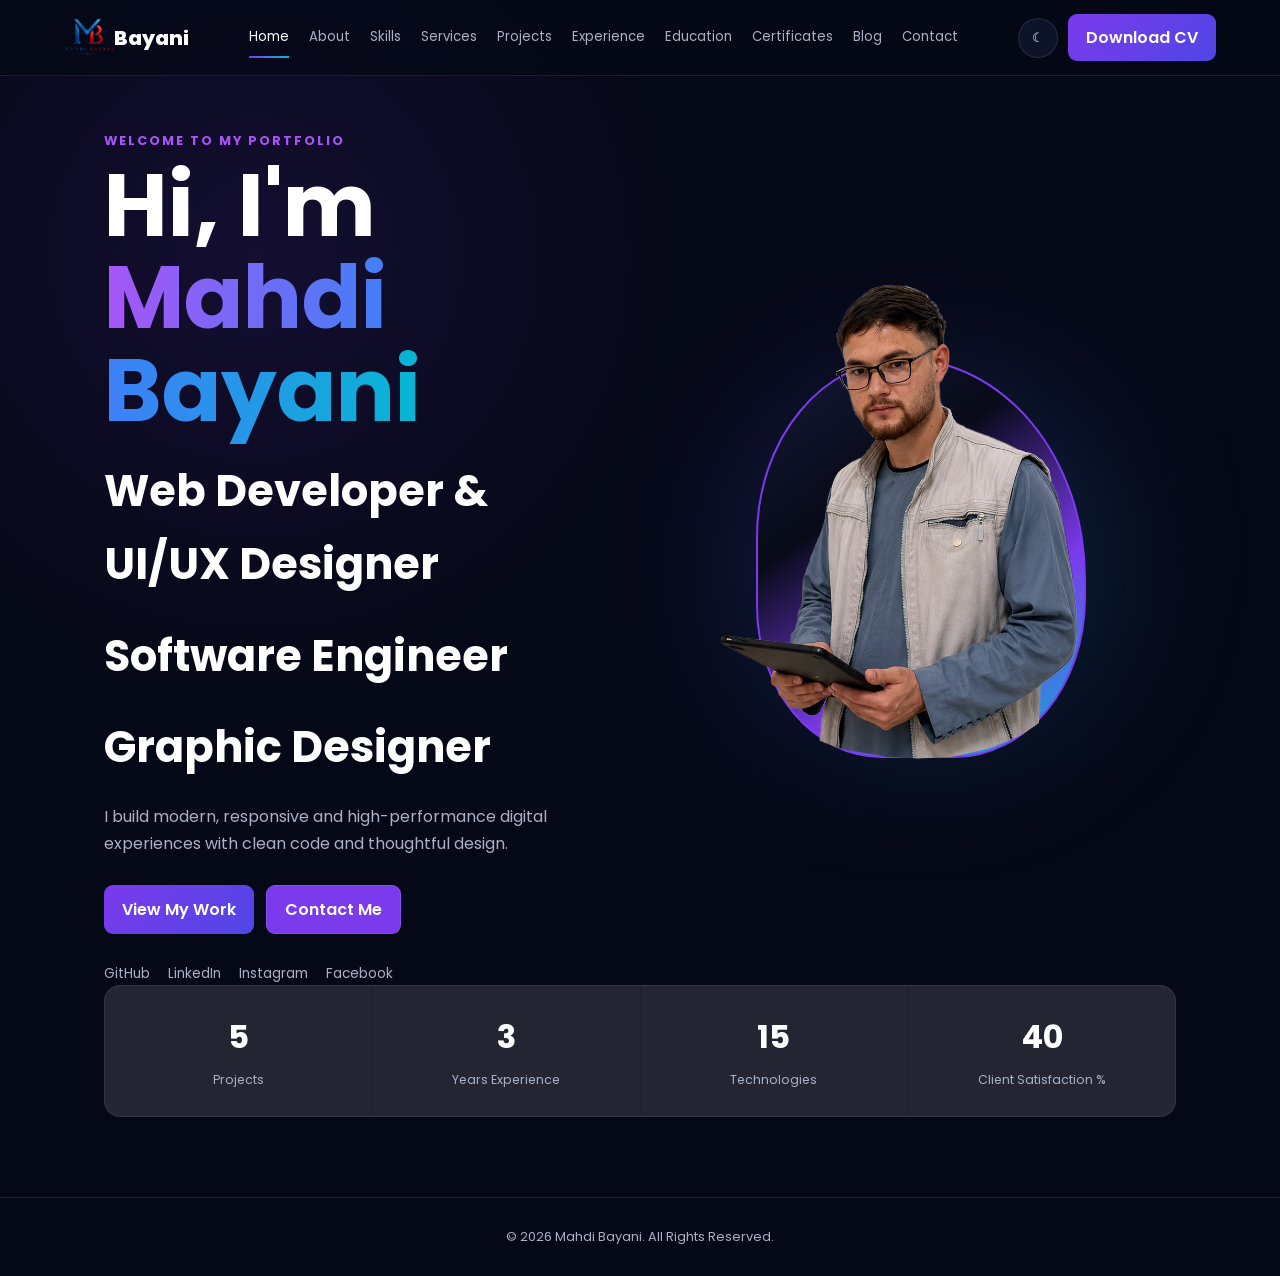
==== index.html @ b10bf474 "Update website" ====
<!DOCTYPE html>
<html lang="en">
<head>
<meta charset="UTF-8">
<meta name="viewport" content="width=device-width, initial-scale=1.0">
<meta name="description" content="Bayani personal portfolio - Home, ">
<meta name="kewords" content="Mahdi Bayani, mahdi bayani, Mahdi Bayani Portfolio Mahdi, Bayani, mahdi, bayani">
<title>Mahdi Bayani Portfolio</title>
<link rel="icon" type="image/x-icon" href="Logo/Mahdi_Bayani.png">
<link rel="preconnect" href="https://fonts.googleapis.com">
<link rel="preconnect" href="https://fonts.gstatic.com" crossorigin>
<link href="https://fonts.googleapis.com/css2?family=Poppins:wght@300;400;500;600;700;800&display=swap" rel="stylesheet">
<link rel="stylesheet" href="css/style.css">
</head>

<body>
  <!-- Start Header -->
<header class="header">
  <div class="brand">
    <a href="index.html"> <img src="Logo/Mahdi_Bayani_Logo.png" alt="This is a Logo"></a>
    <a class="logo" href="index.html">Bayani</a>
  </div>
  <nav id="navbar">
    <a class="active" href="index.html">Home</a>
    <a class="" href="about.html">About</a>
    <a class="" href="skills.html">Skills</a>
    <a class="" href="services.html">Services</a>
    <a class="" href="projects.html">Projects</a>
    <a class="" href="experience.html">Experience</a>
    <a class="" href="education.html">Education</a>
    <a class="" href="Certificates.html">Certificates</a>
    <a class="" href="blog.html">Blog</a>
    <a class="" href="contact.html">Contact</a>
  </nav>
  <div class="header-actions">
    <button id="themeBtn" class="icon-btn" aria-label="Toggle theme">☾</button>
    <a class="cv-btn" href="CV/Mahdi_College_CV.jpg">Download CV</a>
    <button id="menuBtn" class="icon-btn menu-btn" aria-label="Open menu">☰</button>
  </div>
</header>
<!-- End Header -->

<!-- Start Main -->
<main class="container">
<section class="hero">
  <div class="hero-content">
    <p class="eyebrow">WELCOME TO MY PORTFOLIO</p>
    <h1>Hi, I'm <span>Mahdi Bayani</span></h1>
    <h2>Web Developer & UI/UX Designer</h2>
    <h2>Software Engineer</h2>
    <h2>Graphic Designer</h2>
    <p>I build modern, responsive and high-performance digital experiences with clean code and thoughtful design.</p>
    <div class="actions">
      <a class="btn primary" href="projects.html">View My Work</a>
      <a class="btn secondary" href="contact.html">Contact Me</a>
    </div>
    <div class="socials">
      <a href="https://github.com/mahdibayani787-bot" aria-label="GitHub">GitHub</a>
      <a href="https://www.linkedin.com/in/mahdi-bayani-6669673a7?utm_source=share_via&utm_content=profile&utm_medium=member_android" aria-label="LinkedIn">LinkedIn</a>
      <a href="https://www.instagram.com/mahdibayani787?igsh=MXN2eHo5a3BycTZwbw==&igsi=MXN2eHo5a3BycTZwbw==" aria-label="Instagram">Instagram</a>
      <a href="https://www.facebook.com/share/195BrGNeZU/" aria-label="Facebook">Facebook</a>
    </div>
  </div>
  <div class="hero-visual">
    <div class="glow"></div>
    <div class="avatar-placeholder">
      <img src="images/Mahdi_Avatar.png" alt="Mahdi Bayani avatar">
      <!-- <img class="next-img" src="images/Mahdi_Avatar.png" alt="Mahdi Bayani avatar"> -->
    </div>
  </div>
</section>
<section class="stats">
  <div><strong data-count="5">0</strong><span>Projects</span></div>
  <div><strong data-count="3">0</strong><span>Years Experience</span></div>
  <div><strong data-count="15">0</strong><span>Technologies</span></div>
  <div><strong data-count="100">0</strong><span>Client Satisfaction %</span></div>
</section>
</main>
<!-- End Main -->

<footer class="footer">© <span id="year"></span> Mahdi Bayani. All Rights Reserved.</footer>

<script src="js/main.js"></script>

</body>
</html>
---- css/style.css ----
:root{
    --bg:#050816;
    --surface:#0d1328;
    --text:#fff;--muted:#aab1c5;
    --border:rgba(255,255,255,.1);
    --primary:#7c3aed;
    --secondary:#06b6d4;
}

*{
    box-sizing:border-box;
    margin:0;
    padding:0
}

html{
    scroll-behavior:smooth
}

body{
    font-family:Poppins,sans-serif;
    background:radial-gradient(circle at 20% 20%,rgba(124,58,237,.13),transparent 30%),var(--bg);
    color:var(--text);
    line-height:1.7;
    transition:.3s
}
body.light{
    --bg:#f4f6fb;
    --surface:#fff;
    --text:#121522;
    --muted:#5f6678;
    --border:rgba(0,0,0,.1)
}

a{
    text-decoration:none;
    color:inherit
}

.header{
    height:76px;
    position:fixed;
    top:0;
    left:0;
    right:0;
    z-index:10;
    display:flex;
    align-items:center;
    justify-content:space-between;
    padding:0 5%;
    background:rgba(5,8,22,.75);
    backdrop-filter:blur(16px);
    border-bottom:1px solid var(--border)
}

body.light .header{
    background:rgba(255,255,255,.8)
}

.logo{
    font-weight:800;
    font-size:1.25rem;
    
}

.brand{
    display: flex;
    align-items:center;
    justify-content:space-between;
}

.brand img{
    width: 50px;
    height: 40px;
    padding: 0px;
    margin: 0px;
    margin-top: 8px;


}

nav{
    display:flex;
    gap:20px
}

nav a{
    font-size:.83rem;
    color:var(--muted);
    position:relative
}

nav a:hover,nav a.active{
    color:var(--text)
}

nav a.active:after{
    content:"";
    position:absolute;
    left:0;
    right:0;
    bottom:-9px;
    height:2px;
    background:linear-gradient(90deg,var(--primary),var(--secondary))
}

.header-actions{
    display:flex;
    gap:10px;
    align-items:center
}

.icon-btn{
    width:40px;
    height:40px;
    border:1px solid var(--border);
    border-radius:50%;
    background:var(--surface);
    color:var(--text);
    cursor:pointer
}

.cv-btn,.btn{
    display:inline-flex;
    align-items:center;
    justify-content:center;
    padding:10px 18px;
    border-radius:9px;
    background:linear-gradient(135deg,var(--primary),#4f46e5);
    font-weight:600;
    color:#fff;
}

.menu-btn{
    display:none
}

.container{
    max-width:1200px;
    margin:auto;
    padding:130px 5% 80px
}

.hero{
    min-height:620px;
    display:grid;
    grid-template-columns:1fr 1fr;
    align-items:center;
    gap:50px
}

.eyebrow{
    color:#a855f7;
    /* color:rgb(212, 13, 13); */
    font-size:.80rem;
    font-weight:700;
    letter-spacing:2px;
    margin-bottom:8px
}

.hero h1{
    font-size:clamp(3rem,7vw,5.5rem);
    line-height:1.05
}

.hero h1 span{
    background:linear-gradient(90deg,#a855f7,#3b82f6,#06b6d4);
    -webkit-background-clip:text;
    color:transparent
}

.hero h2{
    font-size:clamp(1.7rem,3.5vw,2.7rem);
    margin:18px 0
}

.hero p:not(.eyebrow){
    color:var(--muted);
    max-width:600px
}

.actions{
    display:flex;
    gap:12px;
    margin:28px 0
}

.secondary{
    background:transparent;
    border:1px solid var(--border)
    
}

.secondary{
    background-color: #7c3aed;
}

.socials{
    display:flex;
    gap:18px;
    color:var(--muted);
    font-size:.85rem
}

/* Start Avatar */
.hero-visual{
    min-height:480px;
    display:flex;
    align-items:center;
    justify-content:center;
    position:relative
}

.glow{
    position:absolute;
    width:300px;
    height:300px;
    border-radius:50%;
    background:linear-gradient(135deg,var(--primary),var(--secondary));
    filter:blur(90px);
    opacity:.35
}

.avatar-placeholder{
    width:330px;
    height:400px;
    border:2px solid #7c3aed;
    border-radius:73% 90% 65% 62%;
    display:flex;
    align-items:flex-end;
    justify-content:center;
    background:linear-gradient(145deg,#161b3a,#070a17, var(--primary),var(--secondary));
    box-shadow:0 0 70px rgba(124,58,237,.25,);
    position:relative;
    overflow: visible;
    z-index: 0;
    
}

.avatar-placeholder img{
    width: 500px;
    height: auto;
    position: absolute;
    z-index: 2;
    bottom: -30px;
    object-fit: cover;
    object-position: center top;
    transform: translateX(-22px);
    bottom: -48px;

}

.next-img{
    
}
/* End Avatar */

.stats{
    display:grid;
    grid-template-columns:repeat(4,1fr);
    gap:1px;
    background:var(--border);
    border:1px solid var(--border);
    border-radius:16px;
    overflow:hidden
}

.stats div{
    padding:24px;
    text-align:center;
    background:rgba(255,255,255,.025)
}

.stats strong{
    display:block;
    font-size:2rem
}

.stats span{
    font-size:.78rem;
    color:var(--muted)
}

.page-hero{
    text-align:center;
    padding:35px 0 60px
}

.page-hero h1{
    font-size:clamp(2.5rem,6vw,4rem);
    margin-bottom:10px
}

.page-hero p:last-child{
    color:var(--muted)
}

.cards,.content-grid,.skills-grid,.contact-grid{
    display:grid;
    grid-template-columns:repeat(3,1fr);
    gap:22px
}

.content-grid,.contact-grid{
    grid-template-columns:repeat(2,1fr)
}

.card{
    background:var(--surface);
    border:1px solid var(--border);
    border-radius:18px;
    padding:28px;
    box-shadow:0 18px 50px rgba(0,0,0,.12)
}

.card h2{
    margin-bottom:10px
}

.card p{
    color:var(--muted)
}

#about_card p{
    text-align: justify;
}

.icon{
    color:#a855f7;
    font-weight:800
}

.skill{
    padding:24px
}

.skill>div{
    display:flex;
    justify-content:space-between;
    margin-bottom:12px
}

.skill b{
    color:#a855f7
}

.skill i{
    display:block;
    height:8px;
    border-radius:20px;
    background:linear-gradient(90deg,var(--primary),var(--secondary))
}
/* Start Project */
.project-cover{
    height:160px;
    border-radius:12px;
    margin-bottom:20px;
    display:grid;
    place-items:center;
    font-size:3rem;
    font-weight:800;
    background:linear-gradient(135deg,#17134a,#071b2b);
    color:#a855f7
}

.project a,.card a{
    color:#a855f7
}
/* End Project */

/* Start Certificate */
.certificate-cover{
    height:160px;
    border-radius:12px;
    margin-bottom:20px;
    display:grid;
    place-items:center;
    font-size:3rem;
    font-weight:800;
    background:linear-gradient(135deg,#17134a,#071b2b);
    color:#a855f7
}

.certificate a,.card a{
    color:#a855f7
}
/* End Certificate */

.timeline{
    max-width:850px;
    margin:auto;
    display:grid;
    gap:20px
}

.timeline span,.card small{
    color:#a855f7;
    font-size:.8rem
}

.contact-form{
    display:grid;
    gap:14px
}

.contact-form input,.contact-form textarea{
    width:100%;
    border:1px solid var(--border);
    background:transparent;
    color:var(--text);
    border-radius:10px;
    padding:13px;
    font:inherit;
    outline:none
}

.contact-form input:focus,.contact-form textarea:focus{
    border-color:#7c3aed
}

.footer{
    text-align:center;
    border-top:1px solid var(--border);
    padding:28px;color:var(--muted);
    font-size:.8rem
}

/* Start Media */

@media(max-width:1000px){
    nav{
        position:fixed;
        right:-100%;
        top:76px;
        width:280px;
        height:calc(100vh - 76px);
        padding:30px;
        display:flex;
        flex-direction:column;
        background:var(--surface);
        border-left:1px solid var(--border);
        transition:.35s
    }

    #navbar > a:hover{
        background-color: #4f46e5;
        color: white;
        border-radius: 6px;
        padding-left: 10px;
        cursor: pointer;
    }

    nav.open{
        right:0
    }
    
    .menu-btn{
        display:block
    }

    .cv-btn{
        display:none
    }

    .hero{
        grid-template-columns:1fr;
        text-align:center
    }

    .hero p:not(.eyebrow){
        margin-left:auto;
        margin-right:auto
    }

    .actions,.socials{
        justify-content:center
    }

    .hero-visual{
        min-height:400px
    }

    .stats{
        grid-template-columns:repeat(2,1fr)
    }

    .cards,.skills-grid{
        grid-template-columns:repeat(2,1fr)
    }
    .container{
        padding-left:5%;
        padding-right:5%
    }

    .stats,.cards,.skills-grid,.content-grid,.contact-grid{
        grid-template-columns:1fr;
        margin-top: 15px;
    }

    .hero h1{
        font-size:3.2rem
    }

    .hero-content > .eyebrow{
        animation-name: eyebrow;
        animation-duration: 5s;
        animation-delay: 1s;

    }

    .secondary{
        background-color: #7c3aed;
    }

    @keyframes eyebrow {
        0%{
            transform: rotate(0deg);
            left: 0px;
            color: rgb(133, 15, 15);
        }
        25%{
            transform: rotate(20deg);
            left: 0px;
            background-color: #7c3aed;
        }

        50%{
            transform: rotate(0deg);
            left: 500px;
        }

        55% {
            transform: rotate(0deg);
            left: 500px;
        }
        70% {
            transform: rotate(0deg);
            left: 500px;
            background: rgb(155, 11, 11);
            color: white;
            border-radius: 10px;
            font-size: x-large;
            padding: 5px;
        }
        100% {
            transform: rotate(-360deg);
            left: 0px;
        }
    }

    .hero-visual{
        min-height:330px
    }

    .avatar-placeholder{
        width:250px;
        height:300px;
        font-size:6rem;
        margin-top: 70px;
    }

    .actions{
        flex-direction:column
    }

    .btn{
        width:100%
    }
    .socials > a:hover{
        color: #3b82f6;
        font-size: xx-large;
        transition: 0.6s;
        border-radius: 13px;
        padding: 5px;
        background: #fff;
        border: solid 2px #7c3aed;
    }
    .avatar-placeholder img{
        width: 400px;
        height: auto;
        bottom: -35px;
    }
}

@media(max-width:650px){
    .container{
        padding-left:5%;
        padding-right:5%
    }

    .stats,.cards,.skills-grid,.content-grid,.contact-grid{
        grid-template-columns:1fr;
        margin-top: 15px;
    }

    .hero h1{
        font-size:3.2rem
    }
    .secondary{
        background-color: #7c3aed;
    }

    .hero-content > .eyebrow{
        animation-name: eyebrow;
        animation-duration: 5s;
        animation-delay: 2s;

    }

    #navbar > a:hover{
        background-color: #4f46e5;
        color: white;
        border-radius: 6px;
        padding-left: 10px;
        cursor: pointer;
    }

    @keyframes eyebrow {
        0%{
            transform: rotate(0deg);
            left: 0px;
            color: rgb(133, 15, 15);
        }
        25%{
            transform: rotate(20deg);
            left: 0px;
            background-color: #7c3aed;
        }

        50%{
            transform: rotate(0deg);
            left: 500px;
        }

        55% {
            transform: rotate(0deg);
            left: 500px;
        }
        70% {
            transform: rotate(0deg);
            left: 500px;
            background: rgb(155, 11, 11);
            color: white;
            border-radius: 10px;
            font-size: large;
            padding: 5px;
        }
        100% {
            transform: rotate(-360deg);
            left: 0px;
        }
    }

    .hero-visual{
        min-height:330px
    }

    .avatar-placeholder{
        width:250px;
        height:300px;
        font-size:6rem;
        margin-top: 70px;
    }

    .actions{
        flex-direction:column
    }

    .btn{
        width:100%
    }
    .socials > a:hover{
        color: #3b82f6;
        font-size: xx-large;
        transition: 0.6s;
        border-radius: 13px;
        padding: 5px;
        background: #fff;
        border: solid 2px #7c3aed;
    }
    .avatar-placeholder img{
        width: 400px;
        height: auto;
        bottom: -35px;
    }
}

/* End Media */
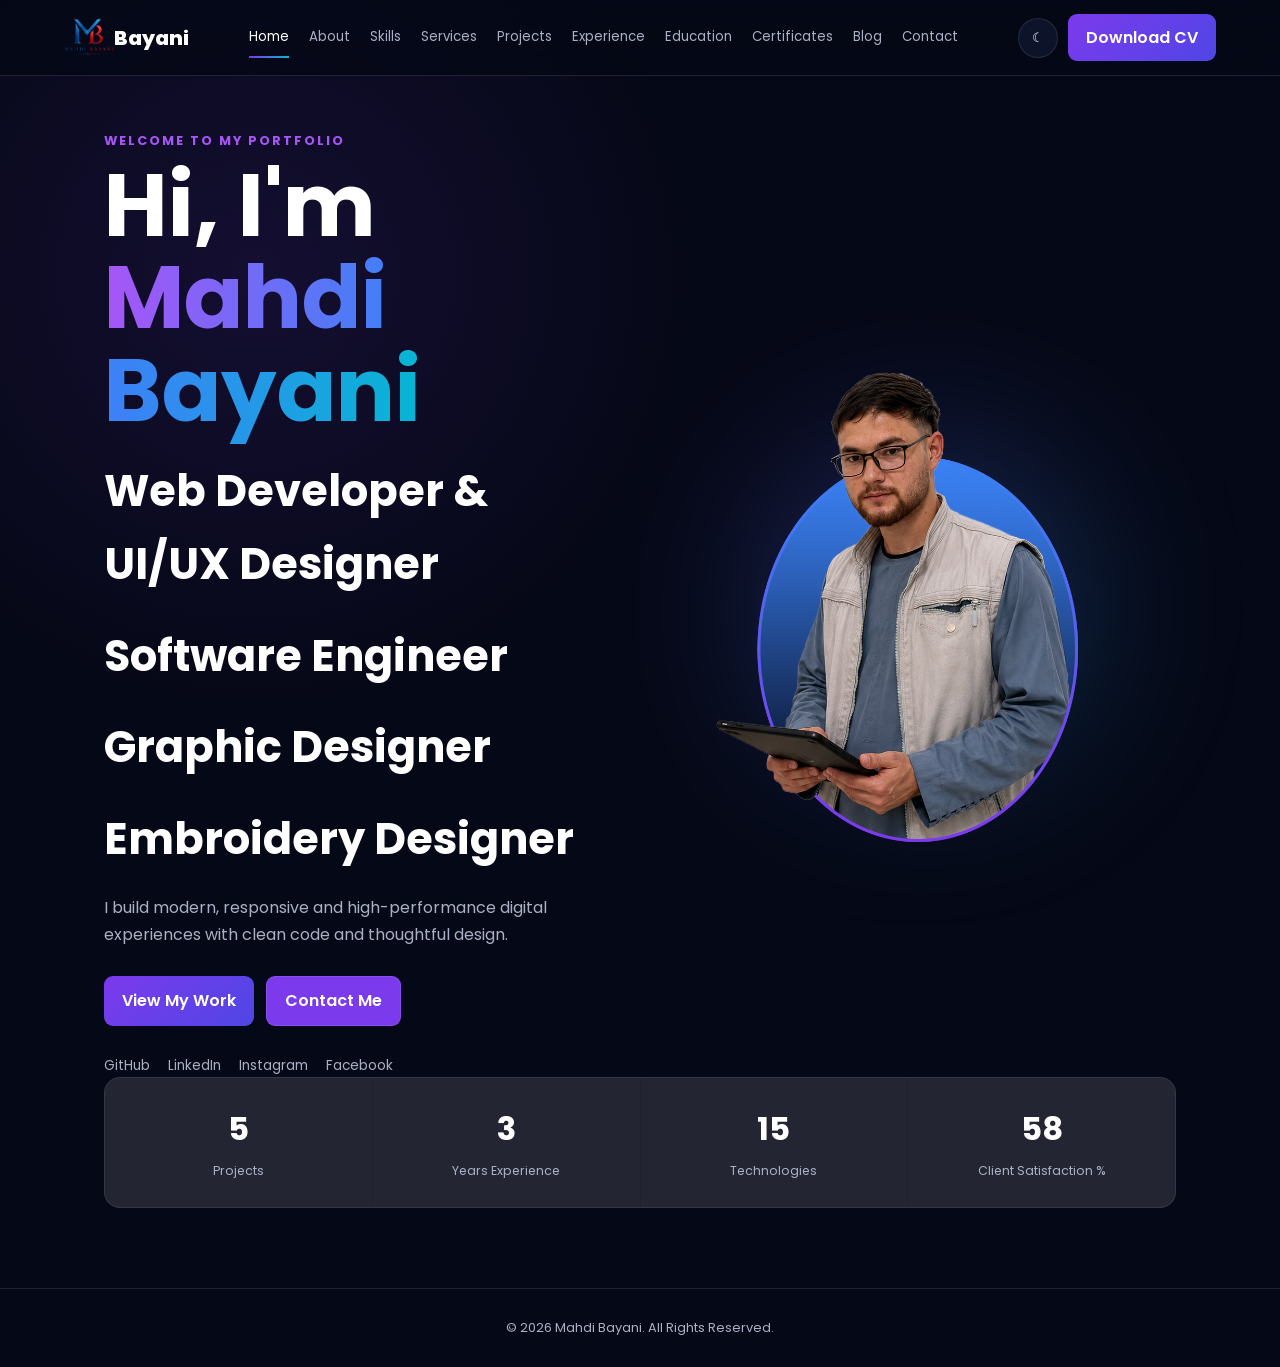
==== commit f484da22: "update website" ====
--- a/index.html
+++ b/index.html
@@ -49,10 +49,12 @@
     <h2>Web Developer & UI/UX Designer</h2>
     <h2>Software Engineer</h2>
     <h2>Graphic Designer</h2>
+    <h2>Embroidery Designer</h2>
     <p>I build modern, responsive and high-performance digital experiences with clean code and thoughtful design.</p>
     <div class="actions">
       <a class="btn primary" href="projects.html">View My Work</a>
       <a class="btn secondary" href="contact.html">Contact Me</a>
+      <a class="cv-btn" id="cv-btn" href="CV/Mahdi_College_CV.jpg">Download CV</a>
     </div>
     <div class="socials">
       <a href="https://github.com/mahdibayani787-bot" aria-label="GitHub">GitHub</a>
@@ -64,7 +66,7 @@
   <div class="hero-visual">
     <div class="glow"></div>
     <div class="avatar-placeholder">
-      <img src="images/Mahdi_Avatar.png" alt="Mahdi Bayani avatar">
+      <img src="images/Mahdi_Avatar 1.png" alt="Mahdi Bayani avatar">
       <!-- <img class="next-img" src="images/Mahdi_Avatar.png" alt="Mahdi Bayani avatar"> -->
     </div>
   </div>
--- a/css/style.css
+++ b/css/style.css
@@ -23,6 +23,7 @@
     background:radial-gradient(circle at 20% 20%,rgba(124,58,237,.13),transparent 30%),var(--bg);
     color:var(--text);
     line-height:1.7;
+     
     transition:.3s
 }
 body.light{
@@ -132,6 +133,10 @@
     color:#fff;
 }
 
+#cv-btn{
+    display: none;
+}
+
 .menu-btn{
     display:none
 }
@@ -225,12 +230,12 @@
 .avatar-placeholder{
     width:330px;
     height:400px;
-    border:2px solid #7c3aed;
-    border-radius:73% 90% 65% 62%;
+    /* border:2px solid #7c3aed;
+    border-radius:73% 90% 65% 62%; */
     display:flex;
     align-items:flex-end;
     justify-content:center;
-    background:linear-gradient(145deg,#161b3a,#070a17, var(--primary),var(--secondary));
+    /* background:linear-gradient(145deg,#161b3a,#070a17, var(--primary),var(--secondary)); */
     box-shadow:0 0 70px rgba(124,58,237,.25,);
     position:relative;
     overflow: visible;
@@ -239,7 +244,7 @@
 }
 
 .avatar-placeholder img{
-    width: 500px;
+    width: 400px;
     height: auto;
     position: absolute;
     z-index: 2;
@@ -425,6 +430,7 @@
     padding:28px;color:var(--muted);
     font-size:.8rem
 }
+
 
 /* Start Media */
 
@@ -557,7 +563,8 @@
         width:250px;
         height:300px;
         font-size:6rem;
-        margin-top: 70px;
+        margin-top: 40px;
+        margin-bottom: 30px;
     }
 
     .actions{
@@ -567,6 +574,13 @@
     .btn{
         width:100%
     }
+
+    #cv-btn{
+        display: block;
+        position: relative;
+
+    }
+
     .socials > a:hover{
         color: #3b82f6;
         font-size: xx-large;
@@ -577,7 +591,7 @@
         border: solid 2px #7c3aed;
     }
     .avatar-placeholder img{
-        width: 400px;
+        width: 300px;
         height: auto;
         bottom: -35px;
     }
@@ -615,6 +629,12 @@
         padding-left: 10px;
         cursor: pointer;
     }
+    #cv-btn{
+        display: block;
+        position: relative;
+
+    }
+
 
     @keyframes eyebrow {
         0%{
@@ -660,7 +680,8 @@
         width:250px;
         height:300px;
         font-size:6rem;
-        margin-top: 70px;
+        margin-top: 7px;
+        margin-bottom: 30px;
     }
 
     .actions{
@@ -670,6 +691,7 @@
     .btn{
         width:100%
     }
+
     .socials > a:hover{
         color: #3b82f6;
         font-size: xx-large;
@@ -680,7 +702,7 @@
         border: solid 2px #7c3aed;
     }
     .avatar-placeholder img{
-        width: 400px;
+        width: 300px;
         height: auto;
         bottom: -35px;
     }
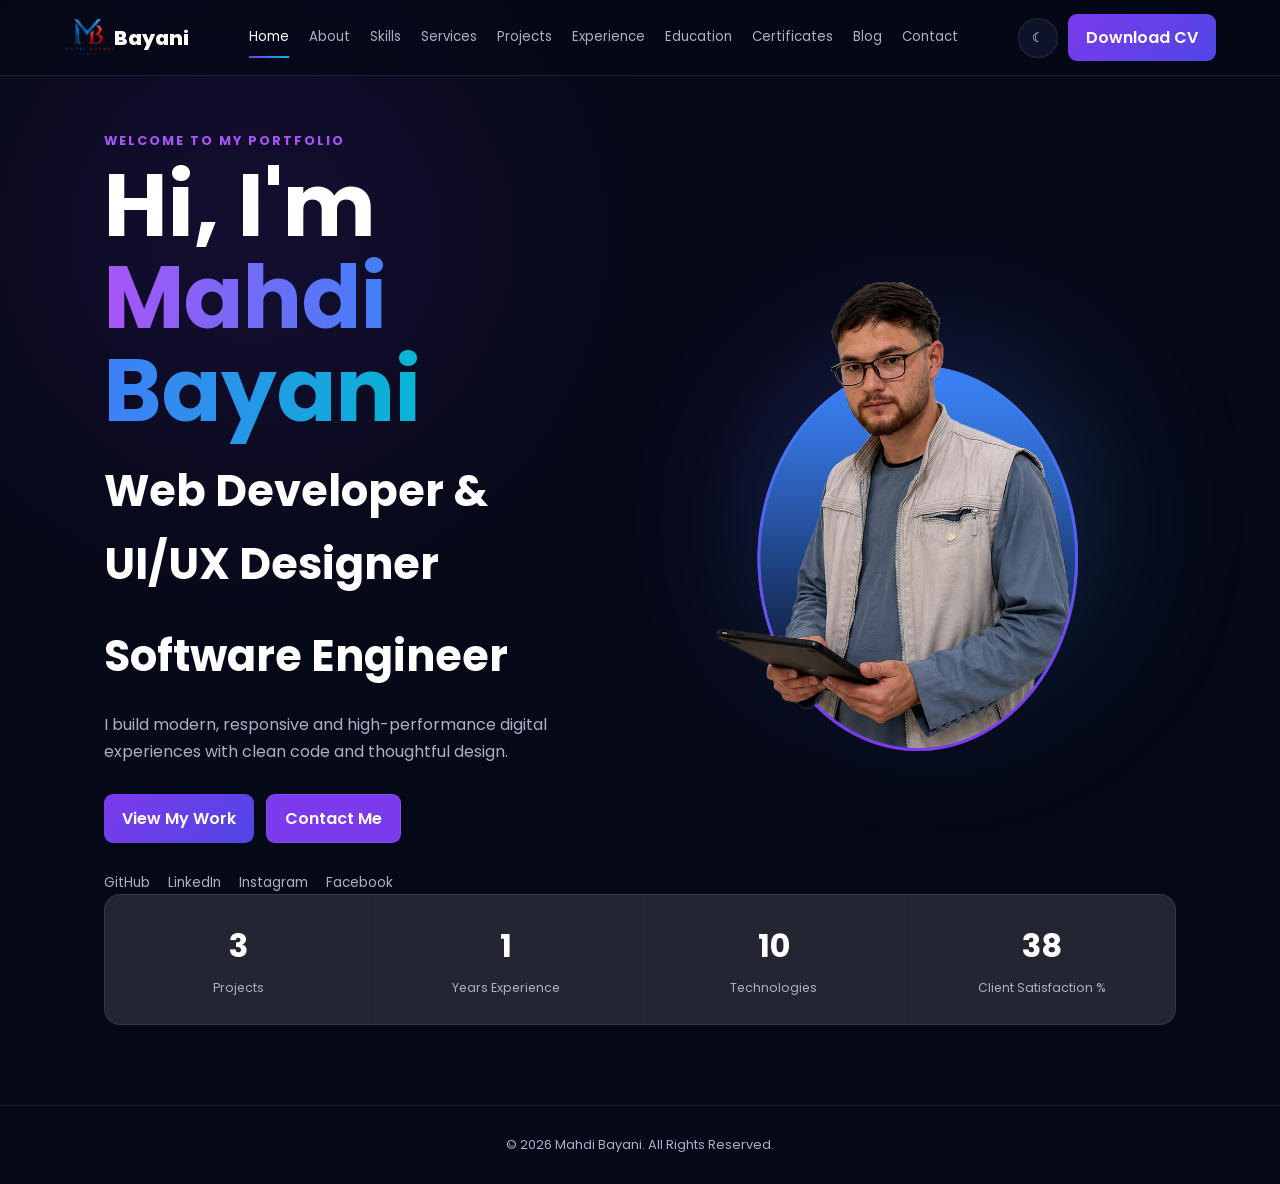
==== commit 26206a65: "update website" ====
--- a/index.html
+++ b/index.html
@@ -48,8 +48,6 @@
     <h1>Hi, I'm <span>Mahdi Bayani</span></h1>
     <h2>Web Developer & UI/UX Designer</h2>
     <h2>Software Engineer</h2>
-    <h2>Graphic Designer</h2>
-    <h2>Embroidery Designer</h2>
     <p>I build modern, responsive and high-performance digital experiences with clean code and thoughtful design.</p>
     <div class="actions">
       <a class="btn primary" href="projects.html">View My Work</a>
@@ -72,15 +70,17 @@
   </div>
 </section>
 <section class="stats">
-  <div><strong data-count="5">0</strong><span>Projects</span></div>
-  <div><strong data-count="3">0</strong><span>Years Experience</span></div>
-  <div><strong data-count="15">0</strong><span>Technologies</span></div>
+  <div><strong data-count="3">0</strong><span>Projects</span></div>
+  <div><strong data-count="1">0</strong><span>Years Experience</span></div>
+  <div><strong data-count="10">0</strong><span>Technologies</span></div>
   <div><strong data-count="100">0</strong><span>Client Satisfaction %</span></div>
 </section>
 </main>
 <!-- End Main -->
 
+<!-- Start Footer -->
 <footer class="footer">© <span id="year"></span> Mahdi Bayani. All Rights Reserved.</footer>
+<!-- End Footer -->
 
 <script src="js/main.js"></script>
 
--- a/css/style.css
+++ b/css/style.css
@@ -706,6 +706,12 @@
         height: auto;
         bottom: -35px;
     }
+
+    .title_project{
+        display: grid;
+        justify-content: center;
+        
+    }
 }
 
 /* End Media */
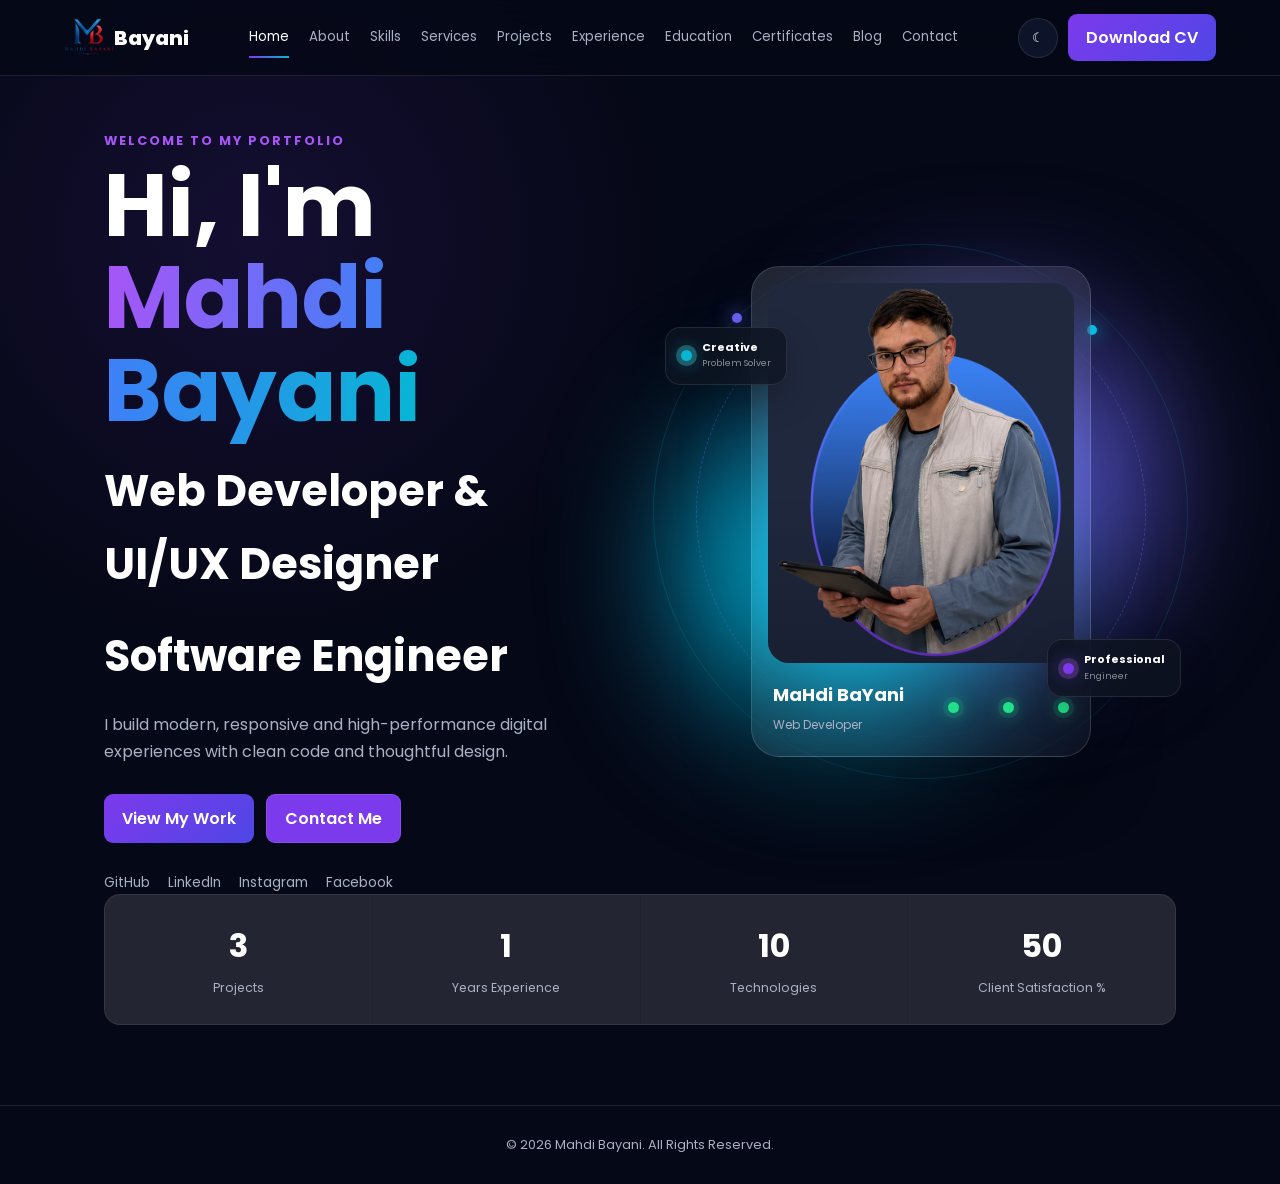
==== commit a63549eb: "update website" ====
--- a/index.html
+++ b/index.html
@@ -11,6 +11,7 @@
 <link rel="preconnect" href="https://fonts.gstatic.com" crossorigin>
 <link href="https://fonts.googleapis.com/css2?family=Poppins:wght@300;400;500;600;700;800&display=swap" rel="stylesheet">
 <link rel="stylesheet" href="css/style.css">
+<link rel="stylesheet" href="profile/profile-animation.css">
 </head>
 
 <body>
@@ -61,14 +62,53 @@
       <a href="https://www.facebook.com/share/195BrGNeZU/" aria-label="Facebook">Facebook</a>
     </div>
   </div>
+
   <div class="hero-visual">
-    <div class="glow"></div>
-    <div class="avatar-placeholder">
-      <img src="images/Mahdi_Avatar 1.png" alt="Mahdi Bayani avatar">
-      <!-- <img class="next-img" src="images/Mahdi_Avatar.png" alt="Mahdi Bayani avatar"> -->
+
+      <div class="animated-profile hero-visual ">
+      <div class="ap-glow ap-glow-purple"></div>
+      <div class="ap-glow ap-glow-blue"></div>
+
+      <div class="ap-orbit ap-orbit-1"></div>
+      <div class="ap-orbit ap-orbit-2"></div>
+
+      <div class="ap-card "  id="animatedProfileCard">
+        <div class="ap-image-wrap">
+          <img src="images/Mahdi_Avatar 1.png" alt="Profile photo" class="ap-image">
+        </div>
+
+      <div class="ap-info">
+        <div>
+          <h3>MaHdi BaYani</h3>
+          <p>Web Developer</p>
+        </div>
+          <span class="ap-status" title="Available"></span>
+          <span class="ap-status" title="Available"></span>
+          <span class="ap-status" title="Available"></span>
+      </div>
     </div>
+
+    <div class="ap-floating ap-floating-left">
+      <span style="background-color: #06b6d4;   box-shadow: 0 0 0 5px #1f5d68,
+              0 0 18px #06b6d4;" class="ap-status" title="Available"></span>
+      <div>
+        <strong>Creative</strong>
+        <small>Problem Solver</small>
+      </div>
+    </div>
+
+    <div class="ap-floating ap-floating-right">
+      <span  style="background-color: #7c3aed;   box-shadow: 0 0 0 5px #422c68,
+              0 0 18px #7c3aed;" class="ap-status" title="Available"></span>
+      <div>
+        <strong>Professional</strong>
+        <small>Engineer</small>
+      </div>
+    </div>
+
   </div>
 </section>
+
 <section class="stats">
   <div><strong data-count="3">0</strong><span>Projects</span></div>
   <div><strong data-count="1">0</strong><span>Years Experience</span></div>
@@ -83,6 +123,7 @@
 <!-- End Footer -->
 
 <script src="js/main.js"></script>
+<script src="profile/profile-animation.js"></script>
 
 </body>
 </html>
--- a/css/style.css
+++ b/css/style.css
@@ -208,7 +208,351 @@
     font-size:.85rem
 }
 
-/* Start Avatar */
+
+
+
+/* Start profile */
+.animated-profile {
+  --ap-primary: #7067ff;
+  --ap-secondary: #00d4ff;
+  --ap-bg: #101522;
+
+  width: min(100%, 520px);
+  height: 560px;
+  margin: 0 auto;
+  position: relative;
+  display: flex;
+  place-items: center;
+  isolation: isolate;
+  align-items:flex-end;
+  justify-content:center;
+  min-height:480px;
+  
+}
+
+.ap-card {
+  width: min(78vw, 340px);
+  padding: 16px;
+  position: relative;
+  z-index: 5;
+
+  border-radius: 28px;
+  border: 1px solid rgba(255, 255, 255, .14);
+  background: linear-gradient(
+    145deg,
+    rgba(255, 255, 255, .12),
+    rgba(255, 255, 255, .035)
+  );
+  
+  backdrop-filter: blur(20px);
+  -webkit-backdrop-filter: blur(20px);
+
+  box-shadow: 0 30px 70px rgba(0, 0, 0, .28);
+
+  animation: apFloat 5s ease-in-out infinite;
+  will-change: transform;
+}
+
+.ap-image-wrap {
+  height: 380px;
+  overflow: hidden;
+  border-radius: 21px;
+  position: relative;
+  background: #20283e;
+}
+
+.ap-image-wrap::after {
+  content: "";
+  position: absolute;
+  inset: 0;
+  background: linear-gradient(
+    180deg,
+    transparent 55%,
+    rgba(6, 9, 17, .28)
+  );
+  pointer-events: none;
+}
+
+.ap-image {
+  width: 100%;
+  height: 100%;
+  display: block;
+  object-fit: cover;
+  object-position: center;
+  animation: apImageBreath 4s ease-in-out infinite;
+}
+
+.ap-info {
+  padding: 17px 5px 5px;
+  display: flex;
+  align-items: center;
+  justify-content: space-between;
+  color: white;
+}
+
+.ap-info h3 {
+  margin: 0;
+  font-size: 18px;
+  font-family: inherit;
+}
+
+.ap-info p {
+  margin: 4px 0 0;
+  color: rgba(255, 255, 255, .58);
+  font-size: 12px;
+  font-family: inherit;
+}
+
+.ap-status {
+  width: 11px;
+  height: 11px;
+  border-radius: 50%;
+  background: #20e08a;
+  box-shadow: 0 0 0 5px rgba(32, 224, 138, .12),
+              0 0 18px rgba(32, 224, 138, .7);
+  animation: apPulse 2s ease-in-out infinite;
+
+}
+
+
+/* Start rotating orbits */
+
+.ap-orbit {
+  position: absolute;
+  border-radius: 50%;
+  pointer-events: none;
+  z-index: 1;
+}
+
+.ap-orbit-1 {
+  width: 450px;
+  height: 450px;
+  border: 1px dashed rgba(112, 103, 255, .38);
+  animation: apSpin 20s linear infinite;
+}
+
+.ap-orbit-2 {
+  width: 535px;
+  height: 535px;
+  border: 1px solid rgba(0, 212, 255, .14);
+  animation: apSpinReverse 32s linear infinite;
+}
+
+.ap-orbit-1::before,
+.ap-orbit-2::before {
+  content: "";
+  position: absolute;
+  width: 10px;
+  height: 10px;
+  border-radius: 50%;
+}
+
+.ap-orbit-1::before {
+  top: 25px;
+  left: 35px;
+  background: var(--ap-primary);
+  box-shadow: 0 0 18px var(--ap-primary);
+}
+
+.ap-orbit-2::before {
+  right: 90px;
+  top: 80px;
+  background: var(--ap-secondary);
+  box-shadow: 0 0 18px var(--ap-secondary);
+}
+/* End rotating orbits */
+
+
+/* Background glows */
+
+.ap-glow {
+  position: absolute;
+  width: 290px;
+  height: 290px;
+  border-radius: 50%;
+  filter: blur(75px);
+  opacity: 100%;
+  z-index: 0;
+  pointer-events: none;
+  animation: apGlow 6s ease-in-out infinite;
+}
+
+.ap-glow-purple {
+  background: var(--ap-primary);
+  top: 100px;
+  right: 40px;
+}
+
+.ap-glow-blue {
+  background: var(--ap-secondary);
+  bottom: 80px;
+  left: 35px;
+  animation-delay: -3s;
+}
+
+/* Floating information cards */
+
+.ap-floating {
+  position: absolute;
+  z-index: 8;
+  display: flex;
+  align-items: center;
+  gap: 10px;
+
+  padding: 12px 15px;
+
+  color: white;
+  background: rgba(15, 20, 33, .78);
+  border: 1px solid rgba(255, 255, 255, .1);
+  border-radius: 15px;
+  backdrop-filter: blur(16px);
+  -webkit-backdrop-filter: blur(16px);
+
+  box-shadow: 0 15px 35px rgba(0, 0, 0, .22);
+
+  animation: apFloatSmall 4.5s ease-in-out infinite;
+}
+
+.ap-floating span {
+  font-size: 22px;
+}
+
+.ap-floating strong {
+  display: block;
+  font-size: 11px;
+  line-height: 1.3;
+  font-family: inherit;
+}
+
+.ap-floating small {
+  display: block;
+  margin-top: 2px;
+  color: rgba(255, 255, 255, .52);
+  font-size: 9px;
+  white-space: nowrap;
+  font-family: inherit;
+}
+
+.ap-floating-left {
+  top: 95px;
+  left: 0;
+}
+
+.ap-floating-right {
+  right: -5px;
+  bottom: 95px;
+  animation-delay: -2s;
+}
+
+/* Animations */
+
+@keyframes apFloat {
+  0%, 100% {
+    transform: translateY(0) rotate(0deg);
+  }
+  50% {
+    transform: translateY(-16px) rotate(.3deg);
+  }
+}
+
+@keyframes apImageBreath {
+  0%, 100% {
+    transform: scale(1);
+  }
+  50% {
+    transform: scale(1.035);
+  }
+}
+
+@keyframes apFloatSmall {
+  0%, 100% {
+    transform: translateY(0);
+  }
+  50% {
+    transform: translateY(-12px);
+  }
+}
+
+@keyframes apSpin {
+  from {
+    transform: rotate(0deg);
+  }
+  to {
+    transform: rotate(360deg);
+  }
+}
+
+@keyframes apSpinReverse {
+  from {
+    transform: rotate(360deg);
+  }
+  to {
+    transform: rotate(0deg);
+  }
+}
+
+@keyframes apPulse {
+  0%, 100% {
+    transform: scale(1);
+    opacity: 1;
+  }
+  50% {
+    transform: scale(.82);
+    opacity: .65;
+  }
+}
+
+@keyframes apGlow {
+  0%, 100% {
+    transform: scale(1) translate(0, 0);
+  }
+  50% {
+    transform: scale(1.18) translate(12px, -8px);
+  }
+}
+
+/* Optional mouse movement effect */
+
+@media (prefers-reduced-motion: reduce) {
+  .ap-card,
+  .ap-image,
+  .ap-orbit,
+  .ap-glow,
+  .ap-floating,
+  .ap-status {
+    animation: none !important;
+  }
+}
+
+/* Mobile */
+
+@media (max-width: 600px) {
+  .animated-profile {
+    height: 480px;
+    transform: scale(.88);
+    transform-origin: center;
+    margin: -25px auto;
+  }
+
+  .ap-orbit-1 {
+    width: 400px;
+    height: 400px;
+  }
+
+  .ap-orbit-2 {
+    width: 465px;
+    height: 465px;
+  }
+
+  .ap-image-wrap {
+    height: 375px;
+  }
+}
+/* End profile */
+
+
+
+
 .hero-visual{
     min-height:480px;
     display:flex;
@@ -217,49 +561,6 @@
     position:relative
 }
 
-.glow{
-    position:absolute;
-    width:300px;
-    height:300px;
-    border-radius:50%;
-    background:linear-gradient(135deg,var(--primary),var(--secondary));
-    filter:blur(90px);
-    opacity:.35
-}
-
-.avatar-placeholder{
-    width:330px;
-    height:400px;
-    /* border:2px solid #7c3aed;
-    border-radius:73% 90% 65% 62%; */
-    display:flex;
-    align-items:flex-end;
-    justify-content:center;
-    /* background:linear-gradient(145deg,#161b3a,#070a17, var(--primary),var(--secondary)); */
-    box-shadow:0 0 70px rgba(124,58,237,.25,);
-    position:relative;
-    overflow: visible;
-    z-index: 0;
-    
-}
-
-.avatar-placeholder img{
-    width: 400px;
-    height: auto;
-    position: absolute;
-    z-index: 2;
-    bottom: -30px;
-    object-fit: cover;
-    object-position: center top;
-    transform: translateX(-22px);
-    bottom: -48px;
-
-}
-
-.next-img{
-    
-}
-/* End Avatar */
 
 .stats{
     display:grid;
@@ -670,6 +971,16 @@
             transform: rotate(-360deg);
             left: 0px;
         }
+         0%, 100% {
+            transform: scale(1.20) translate(0, 0);
+        }
+            50% {
+            transform: scale(1.18) translate(12px, -8px);
+        }
+        20%{
+            transform: scale3d(7.5);
+        }
+           
     }
 
     .hero-visual{
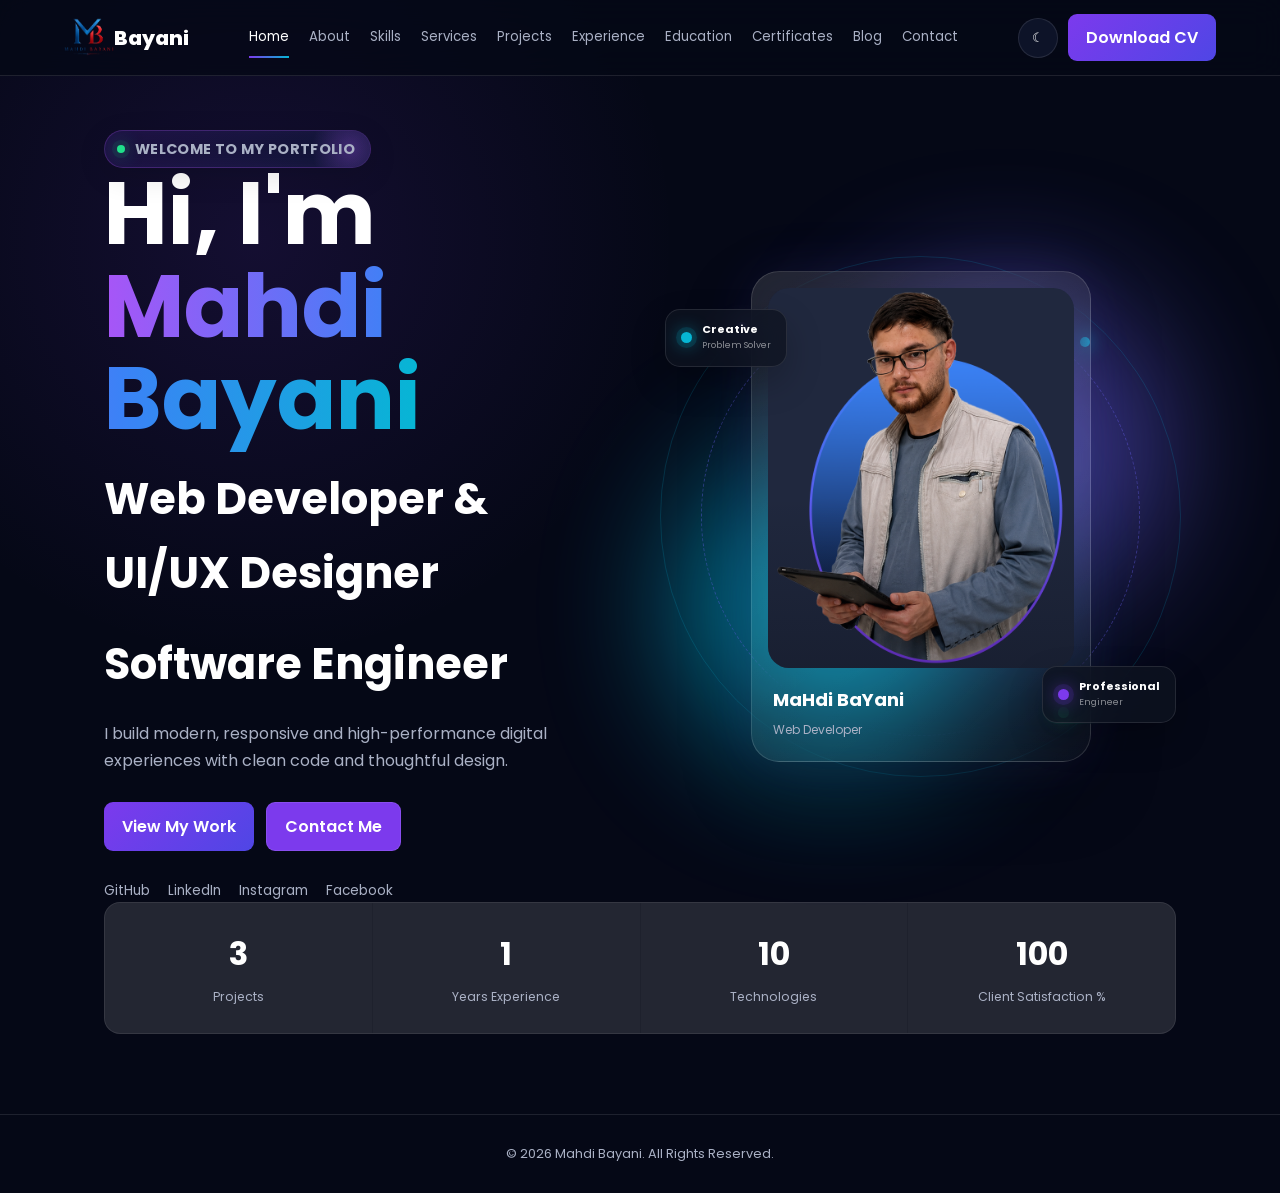
==== commit 1d5025da: "update project" ====
--- a/index.html
+++ b/index.html
@@ -11,7 +11,6 @@
 <link rel="preconnect" href="https://fonts.gstatic.com" crossorigin>
 <link href="https://fonts.googleapis.com/css2?family=Poppins:wght@300;400;500;600;700;800&display=swap" rel="stylesheet">
 <link rel="stylesheet" href="css/style.css">
-<link rel="stylesheet" href="profile/profile-animation.css">
 </head>
 
 <body>
@@ -45,7 +44,12 @@
 <main class="container">
 <section class="hero">
   <div class="hero-content">
-    <p class="eyebrow">WELCOME TO MY PORTFOLIO</p>
+    <div class="welcome-badge" aria-label="Welcome to mahdi bayani portfolio">
+      <span class="welcome-badge__halo" aria-hidden="true"></span>
+      <span class="welcome-badge__dot" aria-hidden="true"></span>
+      <span class="welcome-badge__text">WELCOME TO MY PORTFOLIO</span>
+      <span class="welcome-badge__scan" aria-hidden="true"></span>
+    </div>
     <h1>Hi, I'm <span>Mahdi Bayani</span></h1>
     <h2>Web Developer & UI/UX Designer</h2>
     <h2>Software Engineer</h2>
@@ -64,11 +68,9 @@
   </div>
 
   <div class="hero-visual">
-
-      <div class="animated-profile hero-visual ">
+      <div class="animated-profile">
       <div class="ap-glow ap-glow-purple"></div>
       <div class="ap-glow ap-glow-blue"></div>
-
       <div class="ap-orbit ap-orbit-1"></div>
       <div class="ap-orbit ap-orbit-2"></div>
 
@@ -82,15 +84,12 @@
           <h3>MaHdi BaYani</h3>
           <p>Web Developer</p>
         </div>
-          <span class="ap-status" title="Available"></span>
-          <span class="ap-status" title="Available"></span>
-          <span class="ap-status" title="Available"></span>
+        <span class="ap-status" title="Available"></span>
       </div>
     </div>
 
     <div class="ap-floating ap-floating-left">
-      <span style="background-color: #06b6d4;   box-shadow: 0 0 0 5px #1f5d68,
-              0 0 18px #06b6d4;" class="ap-status" title="Available"></span>
+<span class="ap-status ap-status-cyan" title="Available"></span>
       <div>
         <strong>Creative</strong>
         <small>Problem Solver</small>
@@ -98,8 +97,7 @@
     </div>
 
     <div class="ap-floating ap-floating-right">
-      <span  style="background-color: #7c3aed;   box-shadow: 0 0 0 5px #422c68,
-              0 0 18px #7c3aed;" class="ap-status" title="Available"></span>
+<span class="ap-status ap-status-purple" title="Available"></span>
       <div>
         <strong>Professional</strong>
         <small>Engineer</small>
@@ -123,7 +121,6 @@
 <!-- End Footer -->
 
 <script src="js/main.js"></script>
-<script src="profile/profile-animation.js"></script>
 
 </body>
 </html>
--- a/css/style.css
+++ b/css/style.css
@@ -192,14 +192,10 @@
 }
 
 .secondary{
-    background:transparent;
-    border:1px solid var(--border)
-    
-}
-
-.secondary{
-    background-color: #7c3aed;
-}
+    background:#7c3aed;
+    border:1px solid var(--border);
+}
+
 
 .socials{
     display:flex;
@@ -208,68 +204,161 @@
     font-size:.85rem
 }
 
-
-
-
-/* Start profile */
+/* Advanced welcome animation */
+.welcome-badge{
+    position:relative;
+    width:max-content;
+    max-width:100%;
+    min-height:38px;
+    display:inline-flex;
+    align-items:center;
+    gap:10px;
+    padding:8px 15px 8px 12px;
+    overflow:hidden;
+    isolation:isolate;
+    border:1px solid rgba(168,85,247,.28);
+    border-radius:999px;
+    background:linear-gradient(120deg,rgba(124,58,237,.12),rgba(6,182,212,.06));
+    box-shadow:inset 0 0 22px rgba(124,58,237,.08),0 8px 30px rgba(0,0,0,.12);
+    color:var(--muted);
+    font-size:.90rem;
+    font-weight:700;
+    letter-spacing:.35px;
+    line-height:1.4;
+    direction:ltr;
+    animation:welcomeReveal .9s cubic-bezier(.2,.8,.2,1) both;
+}
+
+.welcome-badge__text{
+    position:relative;
+    z-index:3;
+    white-space:nowrap;
+    animation:welcomeText .9s .12s cubic-bezier(.2,.8,.2,1) both;
+}
+
+.welcome-badge__dot{
+    position:relative;
+    z-index:4;
+    width:8px;
+    height:8px;
+    flex:0 0 8px;
+    border-radius:50%;
+    background:#20e08a;
+    box-shadow:0 0 0 5px rgba(32,224,138,.08),0 0 18px rgba(32,224,138,.75);
+    animation:welcomePulse 2s ease-in-out infinite;
+}
+
+.welcome-badge__halo{
+    position:absolute;
+    z-index:0;
+    width:80px;
+    height:80px;
+    right:-20px;
+    top:50%;
+    border-radius:50%;
+    background:radial-gradient(circle,rgba(168,85,247,.32),transparent 68%);
+    transform:translateY(-50%);
+    animation:welcomeHalo 4s ease-in-out infinite;
+}
+
+.welcome-badge__scan{
+    position:absolute;
+    z-index:2;
+    inset:-20% auto -20% -30%;
+    width:24%;
+    transform:skewX(-20deg) translateX(-180%);
+    background:linear-gradient(90deg,transparent,rgba(255,255,255,.25),transparent);
+    animation:welcomeScan 4.5s 1s ease-in-out infinite;
+    pointer-events:none;
+}
+
+@keyframes welcomeReveal{
+    from{opacity:0;transform:translateY(14px) scale(.94);filter:blur(7px)}
+    to{opacity:1;transform:translateY(0) scale(1);filter:blur(0)}
+}
+@keyframes welcomeText{
+    from{opacity:0;clip-path:inset(0 100% 0 0)}
+    to{opacity:1;clip-path:inset(0 0 0 0)}
+}
+@keyframes welcomeScan{
+    0%,45%{transform:skewX(-20deg) translateX(-180%)}
+    65%,100%{transform:skewX(-20deg) translateX(620%)}
+}
+@keyframes welcomePulse{0%,100%{transform:scale(1);opacity:1}50%{transform:scale(.7);opacity:.65}}
+@keyframes welcomeHalo{0%,100%{transform:translateY(-50%) scale(.9);opacity:.55}50%{transform:translateY(-50%) scale(1.35);opacity:1}}
+
+@media(max-width:600px){
+    .welcome-badge{
+        min-height:36px;
+        padding:7px 12px 7px 10px;
+        font-size:.70rem;
+        letter-spacing:.15px;
+        margin-bottom:3px;
+    }
+}
+
+
+
+
+/* Profile animation */
 .animated-profile {
   --ap-primary: #7067ff;
   --ap-secondary: #00d4ff;
-  --ap-bg: #101522;
-
+  --ap-rx: 0deg;
+  --ap-ry: 0deg;
+  --ap-lift: 0px;
   width: min(100%, 520px);
-  height: 560px;
+  height: clamp(450px, 48vw, 560px);
   margin: 0 auto;
   position: relative;
-  display: flex;
+  display: grid;
   place-items: center;
   isolation: isolate;
-  align-items:flex-end;
-  justify-content:center;
-  min-height:480px;
-  
 }
 
 .ap-card {
-  width: min(78vw, 340px);
+  width: min(76%, 340px);
   padding: 16px;
   position: relative;
   z-index: 5;
-
   border-radius: 28px;
   border: 1px solid rgba(255, 255, 255, .14);
-  background: linear-gradient(
-    145deg,
-    rgba(255, 255, 255, .12),
-    rgba(255, 255, 255, .035)
-  );
-  
+  background: linear-gradient(145deg, rgba(255, 255, 255, .12), rgba(255, 255, 255, .035));
   backdrop-filter: blur(20px);
   -webkit-backdrop-filter: blur(20px);
-
-  box-shadow: 0 30px 70px rgba(0, 0, 0, .28);
-
-  animation: apFloat 5s ease-in-out infinite;
+  box-shadow: 0 30px 70px rgba(0, 0, 0, .28), 0 0 55px rgba(112, 103, 255, .12);
+  transform: perspective(900px) rotateX(var(--ap-rx)) rotateY(var(--ap-ry)) translateY(var(--ap-lift));
+  transform-style: preserve-3d;
   will-change: transform;
+  transition: transform .55s cubic-bezier(.2, .8, .2, 1), box-shadow .55s ease;
+  animation: apFloat 6s ease-in-out infinite;
 }
 
 .ap-image-wrap {
-  height: 380px;
+  height: clamp(300px, 34vw, 380px);
   overflow: hidden;
   border-radius: 21px;
   position: relative;
   background: #20283e;
+  transform: translateZ(14px);
+}
+
+.ap-image-wrap::before {
+  content: "";
+  position: absolute;
+  inset: 0;
+  z-index: 1;
+  background: linear-gradient(115deg, transparent 30%, rgba(255,255,255,.18) 50%, transparent 70%);
+  transform: translateX(-130%);
+  animation: apShine 5.5s ease-in-out infinite;
+  pointer-events: none;
 }
 
 .ap-image-wrap::after {
   content: "";
   position: absolute;
   inset: 0;
-  background: linear-gradient(
-    180deg,
-    transparent 55%,
-    rgba(6, 9, 17, .28)
-  );
+  background: linear-gradient(180deg, transparent 55%, rgba(6, 9, 17, .28));
   pointer-events: none;
 }
 
@@ -279,7 +368,8 @@
   display: block;
   object-fit: cover;
   object-position: center;
-  animation: apImageBreath 4s ease-in-out infinite;
+  transform: scale(1.01);
+  animation: apImageBreath 5s ease-in-out infinite;
 }
 
 .ap-info {
@@ -288,34 +378,24 @@
   align-items: center;
   justify-content: space-between;
   color: white;
-}
-
-.ap-info h3 {
-  margin: 0;
-  font-size: 18px;
-  font-family: inherit;
-}
-
-.ap-info p {
-  margin: 4px 0 0;
-  color: rgba(255, 255, 255, .58);
-  font-size: 12px;
-  font-family: inherit;
-}
+  transform: translateZ(22px);
+}
+
+.ap-info h3 { margin: 0; font-size: 18px; font-family: inherit; }
+.ap-info p { margin: 4px 0 0; color: rgba(255, 255, 255, .58); font-size: 12px; font-family: inherit; }
 
 .ap-status {
   width: 11px;
   height: 11px;
+  flex: 0 0 11px;
   border-radius: 50%;
   background: #20e08a;
-  box-shadow: 0 0 0 5px rgba(32, 224, 138, .12),
-              0 0 18px rgba(32, 224, 138, .7);
+  box-shadow: 0 0 0 5px rgba(32, 224, 138, .12), 0 0 18px rgba(32, 224, 138, .7);
   animation: apPulse 2s ease-in-out infinite;
-
-}
-
-
-/* Start rotating orbits */
+}
+
+.ap-status-cyan { background: #06b6d4; box-shadow: 0 0 0 5px rgba(6,182,212,.14), 0 0 18px #06b6d4; }
+.ap-status-purple { background: #7c3aed; box-shadow: 0 0 0 5px rgba(124,58,237,.14), 0 0 18px #7c3aed; }
 
 .ap-orbit {
   position: absolute;
@@ -325,15 +405,15 @@
 }
 
 .ap-orbit-1 {
-  width: 450px;
-  height: 450px;
+  width: min(450px, 86%);
+  aspect-ratio: 1;
   border: 1px dashed rgba(112, 103, 255, .38);
   animation: apSpin 20s linear infinite;
 }
 
 .ap-orbit-2 {
-  width: 535px;
-  height: 535px;
+  width: min(535px, 102%);
+  aspect-ratio: 1;
   border: 1px solid rgba(0, 212, 255, .14);
   animation: apSpinReverse 32s linear infinite;
 }
@@ -347,50 +427,23 @@
   border-radius: 50%;
 }
 
-.ap-orbit-1::before {
-  top: 25px;
-  left: 35px;
-  background: var(--ap-primary);
-  box-shadow: 0 0 18px var(--ap-primary);
-}
-
-.ap-orbit-2::before {
-  right: 90px;
-  top: 80px;
-  background: var(--ap-secondary);
-  box-shadow: 0 0 18px var(--ap-secondary);
-}
-/* End rotating orbits */
-
-
-/* Background glows */
+.ap-orbit-1::before { top: 25px; left: 35px; background: var(--ap-primary); box-shadow: 0 0 18px var(--ap-primary); }
+.ap-orbit-2::before { right: 90px; top: 80px; background: var(--ap-secondary); box-shadow: 0 0 18px var(--ap-secondary); }
 
 .ap-glow {
   position: absolute;
   width: 290px;
-  height: 290px;
+  aspect-ratio: 1;
   border-radius: 50%;
   filter: blur(75px);
-  opacity: 100%;
+  opacity: .65;
   z-index: 0;
   pointer-events: none;
-  animation: apGlow 6s ease-in-out infinite;
-}
-
-.ap-glow-purple {
-  background: var(--ap-primary);
-  top: 100px;
-  right: 40px;
-}
-
-.ap-glow-blue {
-  background: var(--ap-secondary);
-  bottom: 80px;
-  left: 35px;
-  animation-delay: -3s;
-}
-
-/* Floating information cards */
+  animation: apGlow 7s ease-in-out infinite;
+}
+
+.ap-glow-purple { background: var(--ap-primary); top: 12%; right: 5%; }
+.ap-glow-blue { background: var(--ap-secondary); bottom: 8%; left: 5%; animation-delay: -3.5s; }
 
 .ap-floating {
   position: absolute;
@@ -398,157 +451,62 @@
   display: flex;
   align-items: center;
   gap: 10px;
-
   padding: 12px 15px;
-
   color: white;
   background: rgba(15, 20, 33, .78);
   border: 1px solid rgba(255, 255, 255, .1);
   border-radius: 15px;
   backdrop-filter: blur(16px);
   -webkit-backdrop-filter: blur(16px);
-
   box-shadow: 0 15px 35px rgba(0, 0, 0, .22);
-
   animation: apFloatSmall 4.5s ease-in-out infinite;
 }
 
-.ap-floating span {
-  font-size: 22px;
-}
-
-.ap-floating strong {
-  display: block;
-  font-size: 11px;
-  line-height: 1.3;
-  font-family: inherit;
-}
-
-.ap-floating small {
-  display: block;
-  margin-top: 2px;
-  color: rgba(255, 255, 255, .52);
-  font-size: 9px;
-  white-space: nowrap;
-  font-family: inherit;
-}
-
-.ap-floating-left {
-  top: 95px;
-  left: 0;
-}
-
-.ap-floating-right {
-  right: -5px;
-  bottom: 95px;
-  animation-delay: -2s;
-}
-
-/* Animations */
+.ap-floating strong { display: block; font-size: 11px; line-height: 1.3; font-family: inherit; }
+.ap-floating small { display: block; margin-top: 2px; color: rgba(255, 255, 255, .52); font-size: 9px; white-space: nowrap; font-family: inherit; }
+.ap-floating-left { top: 13%; left: 0; }
+.ap-floating-right { right: 0; bottom: 13%; animation-delay: -2s; }
 
 @keyframes apFloat {
-  0%, 100% {
-    transform: translateY(0) rotate(0deg);
+  0%, 100% { transform: perspective(900px) rotateX(var(--ap-rx)) rotateY(var(--ap-ry)) translateY(var(--ap-lift)); }
+  50% { transform: perspective(900px) rotateX(var(--ap-rx)) rotateY(var(--ap-ry)) translateY(calc(var(--ap-lift) - 12px)); }
+}
+@keyframes apImageBreath { 0%, 100% { transform: scale(1.01); } 50% { transform: scale(1.045); } }
+@keyframes apShine { 0%, 55%, 100% { transform: translateX(-130%); } 75% { transform: translateX(130%); } }
+@keyframes apFloatSmall { 0%, 100% { transform: translateY(0); } 50% { transform: translateY(-10px); } }
+@keyframes apSpin { from { transform: rotate(0); } to { transform: rotate(360deg); } }
+@keyframes apSpinReverse { from { transform: rotate(360deg); } to { transform: rotate(0); } }
+@keyframes apPulse { 0%, 100% { transform: scale(1); opacity: 1; } 50% { transform: scale(.78); opacity: .65; } }
+@keyframes apGlow { 0%, 100% { transform: scale(1) translate3d(0,0,0); } 50% { transform: scale(1.18) translate3d(12px,-8px,0); } }
+
+@media (prefers-reduced-motion: reduce) {
+  .welcome-badge, .welcome-badge__halo, .welcome-badge__dot, .welcome-badge__scan,
+  .ap-card, .ap-image, .ap-image-wrap::before, .ap-orbit, .ap-glow, .ap-floating, .ap-status {
+    animation: none !important;
+    transition: none !important;
   }
-  50% {
-    transform: translateY(-16px) rotate(.3deg);
-  }
-}
-
-@keyframes apImageBreath {
-  0%, 100% {
-    transform: scale(1);
-  }
-  50% {
-    transform: scale(1.035);
-  }
-}
-
-@keyframes apFloatSmall {
-  0%, 100% {
-    transform: translateY(0);
-  }
-  50% {
-    transform: translateY(-12px);
-  }
-}
-
-@keyframes apSpin {
-  from {
-    transform: rotate(0deg);
-  }
-  to {
-    transform: rotate(360deg);
-  }
-}
-
-@keyframes apSpinReverse {
-  from {
-    transform: rotate(360deg);
-  }
-  to {
-    transform: rotate(0deg);
-  }
-}
-
-@keyframes apPulse {
-  0%, 100% {
-    transform: scale(1);
-    opacity: 1;
-  }
-  50% {
-    transform: scale(.82);
-    opacity: .65;
-  }
-}
-
-@keyframes apGlow {
-  0%, 100% {
-    transform: scale(1) translate(0, 0);
-  }
-  50% {
-    transform: scale(1.18) translate(12px, -8px);
-  }
-}
-
-/* Optional mouse movement effect */
-
-@media (prefers-reduced-motion: reduce) {
-  .ap-card,
-  .ap-image,
-  .ap-orbit,
-  .ap-glow,
-  .ap-floating,
-  .ap-status {
-    animation: none !important;
-  }
-}
-
-/* Mobile */
-
-@media (max-width: 600px) {
-  .animated-profile {
-    height: 480px;
-    transform: scale(.88);
-    transform-origin: center;
-    margin: -25px auto;
-  }
-
-  .ap-orbit-1 {
-    width: 400px;
-    height: 400px;
-  }
-
-  .ap-orbit-2 {
-    width: 465px;
-    height: 465px;
-  }
-
-  .ap-image-wrap {
-    height: 375px;
-  }
-}
-/* End profile */
+}
+
+@media (max-width: 700px) {
+  .animated-profile { height: 440px; width: min(100%, 430px); }
+  .ap-card { width: min(78%, 320px); padding: 13px; }
+  .ap-image-wrap { height: 320px; }
+  .ap-orbit-1 { width: 88%; }
+  .ap-orbit-2 { width: 104%; }
+  .ap-floating { padding: 9px 11px; gap: 8px; }
+  .ap-floating-left { left: 1%; top: 10%; }
+  .ap-floating-right { right: 1%; bottom: 10%; }
+}
+
+@media (max-width: 420px) {
+  .animated-profile { height: 410px; }
+  .ap-card { width: min(82%, 300px); }
+  .ap-image-wrap { height: 295px; }
+  .ap-floating { transform: scale(.9); }
+  .ap-floating-left { left: -1%; }
+  .ap-floating-right { right: -1%; }
+}
+/* End profile animation */
 
 
 
@@ -628,7 +586,7 @@
     color:var(--muted)
 }
 
-#about_card p{
+.about-card p{
     text-align: justify;
 }
 
@@ -667,7 +625,7 @@
     font-size:3rem;
     font-weight:800;
     background:linear-gradient(135deg,#17134a,#071b2b);
-    color:#a855f7
+    color: #a855f7;
 }
 
 .project a,.card a{
@@ -740,289 +698,50 @@
         position:fixed;
         right:-100%;
         top:76px;
-        width:280px;
+        width:min(280px, 86vw);
         height:calc(100vh - 76px);
         padding:30px;
         display:flex;
         flex-direction:column;
         background:var(--surface);
         border-left:1px solid var(--border);
-        transition:.35s
+        transition:right .35s ease;
+        overflow-y:auto;
     }
 
     #navbar > a:hover{
-        background-color: #4f46e5;
-        color: white;
-        border-radius: 6px;
-        padding-left: 10px;
-        cursor: pointer;
+        background-color:#4f46e5;
+        color:white;
+        border-radius:6px;
+        padding-left:10px;
+        cursor:pointer;
     }
 
-    nav.open{
-        right:0
-    }
-    
-    .menu-btn{
-        display:block
-    }
-
-    .cv-btn{
-        display:none
-    }
-
-    .hero{
-        grid-template-columns:1fr;
-        text-align:center
-    }
-
-    .hero p:not(.eyebrow){
-        margin-left:auto;
-        margin-right:auto
-    }
-
-    .actions,.socials{
-        justify-content:center
-    }
-
-    .hero-visual{
-        min-height:400px
-    }
-
-    .stats{
-        grid-template-columns:repeat(2,1fr)
-    }
-
-    .cards,.skills-grid{
-        grid-template-columns:repeat(2,1fr)
-    }
-    .container{
-        padding-left:5%;
-        padding-right:5%
-    }
-
-    .stats,.cards,.skills-grid,.content-grid,.contact-grid{
-        grid-template-columns:1fr;
-        margin-top: 15px;
-    }
-
-    .hero h1{
-        font-size:3.2rem
-    }
-
-    .hero-content > .eyebrow{
-        animation-name: eyebrow;
-        animation-duration: 5s;
-        animation-delay: 1s;
-
-    }
-
-    .secondary{
-        background-color: #7c3aed;
-    }
-
-    @keyframes eyebrow {
-        0%{
-            transform: rotate(0deg);
-            left: 0px;
-            color: rgb(133, 15, 15);
-        }
-        25%{
-            transform: rotate(20deg);
-            left: 0px;
-            background-color: #7c3aed;
-        }
-
-        50%{
-            transform: rotate(0deg);
-            left: 500px;
-        }
-
-        55% {
-            transform: rotate(0deg);
-            left: 500px;
-        }
-        70% {
-            transform: rotate(0deg);
-            left: 500px;
-            background: rgb(155, 11, 11);
-            color: white;
-            border-radius: 10px;
-            font-size: x-large;
-            padding: 5px;
-        }
-        100% {
-            transform: rotate(-360deg);
-            left: 0px;
-        }
-    }
-
-    .hero-visual{
-        min-height:330px
-    }
-
-    .avatar-placeholder{
-        width:250px;
-        height:300px;
-        font-size:6rem;
-        margin-top: 40px;
-        margin-bottom: 30px;
-    }
-
-    .actions{
-        flex-direction:column
-    }
-
-    .btn{
-        width:100%
-    }
-
-    #cv-btn{
-        display: block;
-        position: relative;
-
-    }
-
-    .socials > a:hover{
-        color: #3b82f6;
-        font-size: xx-large;
-        transition: 0.6s;
-        border-radius: 13px;
-        padding: 5px;
-        background: #fff;
-        border: solid 2px #7c3aed;
-    }
-    .avatar-placeholder img{
-        width: 300px;
-        height: auto;
-        bottom: -35px;
-    }
+    nav.open{ right:0; }
+    .menu-btn{ display:block; }
+    .cv-btn{ display:none; }
+    .hero{ grid-template-columns:1fr; text-align:center; }
+    .hero p:not(.eyebrow){ margin-left:auto; margin-right:auto; }
+    .actions,.socials{ justify-content:center; }
+    .hero-visual{ min-height:440px; }
+    .stats,.cards,.skills-grid,.content-grid,.contact-grid{ grid-template-columns:1fr; margin-top:15px; }
+    .container{ padding-left:5%; padding-right:5%; }
+    .hero h1{ font-size:clamp(2.7rem, 8vw, 3.6rem); }
+    .actions{ flex-direction:column; }
+    .btn{ width:100%; }
+    #cv-btn{ display:block; position:relative; }
+    .socials > a:hover{ color:#3b82f6; }
 }
 
 @media(max-width:650px){
-    .container{
-        padding-left:5%;
-        padding-right:5%
-    }
-
-    .stats,.cards,.skills-grid,.content-grid,.contact-grid{
-        grid-template-columns:1fr;
-        margin-top: 15px;
-    }
-
-    .hero h1{
-        font-size:3.2rem
-    }
-    .secondary{
-        background-color: #7c3aed;
-    }
-
-    .hero-content > .eyebrow{
-        animation-name: eyebrow;
-        animation-duration: 5s;
-        animation-delay: 2s;
-
-    }
-
-    #navbar > a:hover{
-        background-color: #4f46e5;
-        color: white;
-        border-radius: 6px;
-        padding-left: 10px;
-        cursor: pointer;
-    }
-    #cv-btn{
-        display: block;
-        position: relative;
-
-    }
-
-
-    @keyframes eyebrow {
-        0%{
-            transform: rotate(0deg);
-            left: 0px;
-            color: rgb(133, 15, 15);
-        }
-        25%{
-            transform: rotate(20deg);
-            left: 0px;
-            background-color: #7c3aed;
-        }
-
-        50%{
-            transform: rotate(0deg);
-            left: 500px;
-        }
-
-        55% {
-            transform: rotate(0deg);
-            left: 500px;
-        }
-        70% {
-            transform: rotate(0deg);
-            left: 500px;
-            background: rgb(155, 11, 11);
-            color: white;
-            border-radius: 10px;
-            font-size: large;
-            padding: 5px;
-        }
-        100% {
-            transform: rotate(-360deg);
-            left: 0px;
-        }
-         0%, 100% {
-            transform: scale(1.20) translate(0, 0);
-        }
-            50% {
-            transform: scale(1.18) translate(12px, -8px);
-        }
-        20%{
-            transform: scale3d(7.5);
-        }
-           
-    }
-
-    .hero-visual{
-        min-height:330px
-    }
-
-    .avatar-placeholder{
-        width:250px;
-        height:300px;
-        font-size:6rem;
-        margin-top: 7px;
-        margin-bottom: 30px;
-    }
-
-    .actions{
-        flex-direction:column
-    }
-
-    .btn{
-        width:100%
-    }
-
-    .socials > a:hover{
-        color: #3b82f6;
-        font-size: xx-large;
-        transition: 0.6s;
-        border-radius: 13px;
-        padding: 5px;
-        background: #fff;
-        border: solid 2px #7c3aed;
-    }
-    .avatar-placeholder img{
-        width: 300px;
-        height: auto;
-        bottom: -35px;
-    }
-
-    .title_project{
-        display: grid;
-        justify-content: center;
-        
-    }
+    .container{ padding-left:5%; padding-right:5%; }
+    .hero-visual{ min-height:410px; }
+    .hero h1{ font-size:clamp(2.35rem, 12vw, 3.2rem); }
+    .title_project{ display:grid; justify-content:center; }
+}
+
+@media (hover:none){
+    .socials > a:hover{ color:inherit; }
 }
 
 /* End Media */
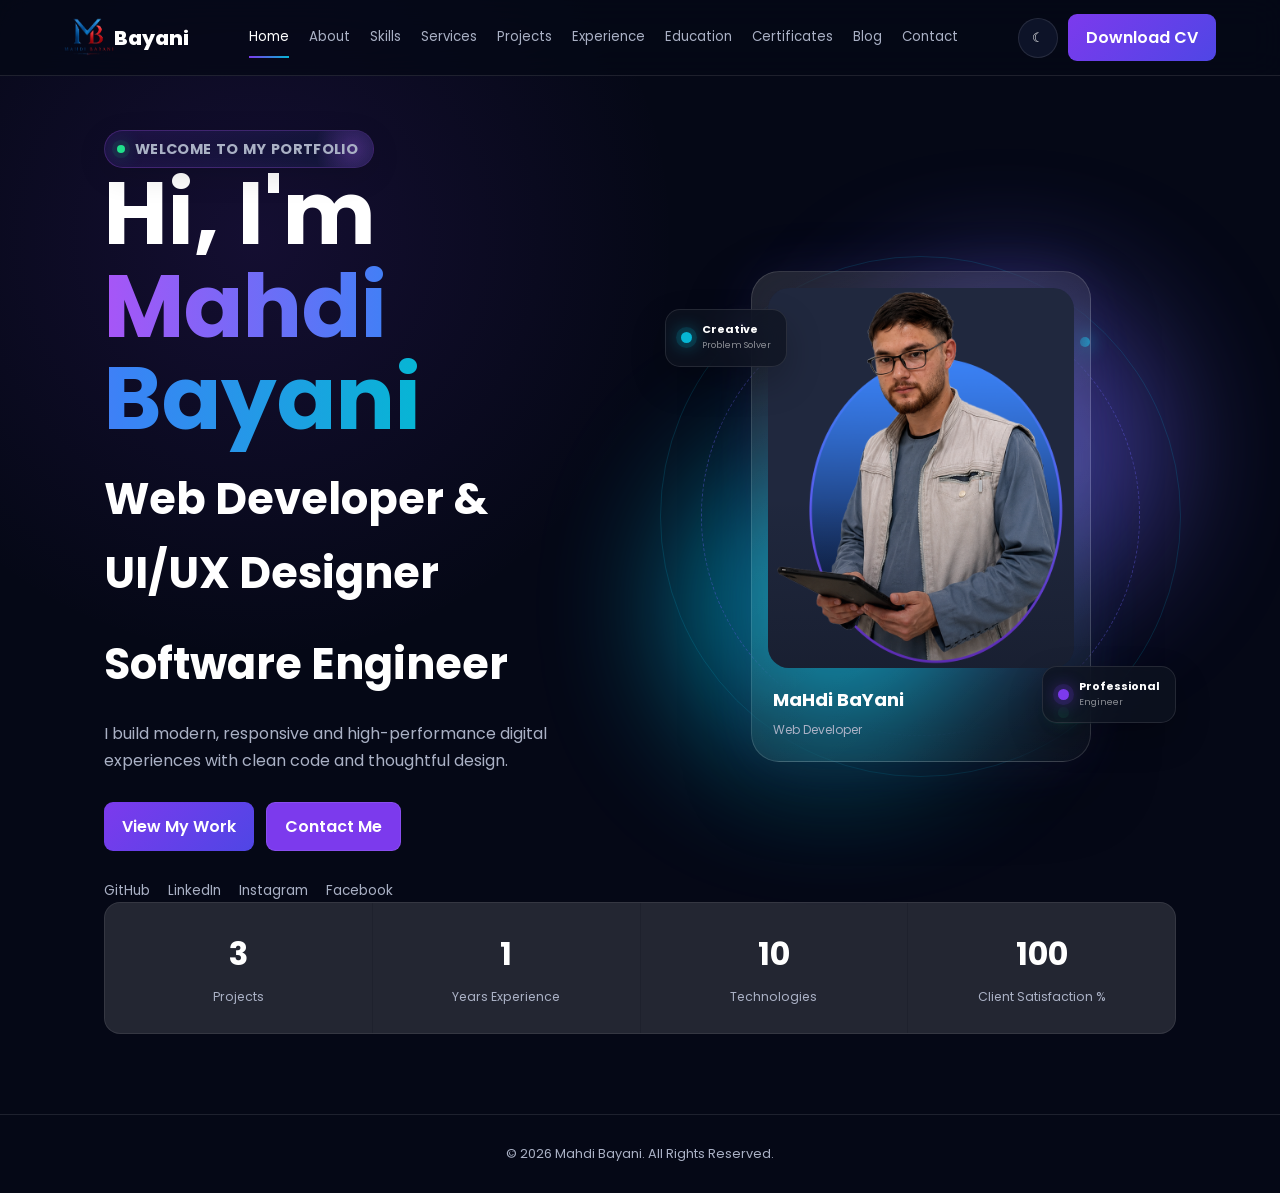
==== commit 203ef16a: "update project" ====
--- a/index.html
+++ b/index.html
@@ -47,8 +47,9 @@
     <div class="welcome-badge" aria-label="Welcome to mahdi bayani portfolio">
       <span class="welcome-badge__halo" aria-hidden="true"></span>
       <span class="welcome-badge__dot" aria-hidden="true"></span>
-      <span class="welcome-badge__text">WELCOME TO MY PORTFOLIO</span>
+      <span class="welcome-badge__text welcome-text">WELCOME TO MY PORTFOLIO</span>
       <span class="welcome-badge__scan" aria-hidden="true"></span>
+      
     </div>
     <h1>Hi, I'm <span>Mahdi Bayani</span></h1>
     <h2>Web Developer & UI/UX Designer</h2>
--- a/css/style.css
+++ b/css/style.css
@@ -23,7 +23,7 @@
     background:radial-gradient(circle at 20% 20%,rgba(124,58,237,.13),transparent 30%),var(--bg);
     color:var(--text);
     line-height:1.7;
-     
+    overflow-x: hidden;
     transition:.3s
 }
 body.light{
@@ -144,7 +144,8 @@
 .container{
     max-width:1200px;
     margin:auto;
-    padding:130px 5% 80px
+    padding:130px 5% 80px;
+    width: 100%;
 }
 
 .hero{
@@ -205,6 +206,45 @@
 }
 
 /* Advanced welcome animation */
+
+.welcome-text span {
+    display: inline-block;
+    opacity: 0;
+    transform: translateY(12px) scale(.85);
+    filter: blur(5px);
+    animation: welcomeLetter .5s cubic-bezier(.2,.8,.2,1) forwards;
+    animation-delay: calc(var(--i) * 0.045s);
+}
+
+.welcome-space {
+    width: .3em;
+    animation: none !important;
+    opacity: 1 !important;
+    transform: none !important;
+    filter: none !important;
+}
+
+@keyframes welcomeLetter {
+    0% {
+        opacity: 0;
+        transform: translateY(12px) scale(.85);
+        filter: blur(5px);
+    }
+
+    65% {
+        opacity: 1;
+        transform: translateY(-2px) scale(1.04);
+        filter: blur(0);
+    }
+
+    100% {
+        opacity: 1;
+        transform: translateY(0) scale(1);
+        filter: blur(0);
+    }
+}
+
+
 .welcome-badge{
     position:relative;
     width:max-content;
@@ -268,7 +308,7 @@
     width:24%;
     transform:skewX(-20deg) translateX(-180%);
     background:linear-gradient(90deg,transparent,rgba(255,255,255,.25),transparent);
-    animation:welcomeScan 4.5s 1s ease-in-out infinite;
+    animation:welcomeScan 5.5s 5s ease-in-out infinite;
     pointer-events:none;
 }
 
@@ -738,6 +778,10 @@
     .hero-visual{ min-height:410px; }
     .hero h1{ font-size:clamp(2.35rem, 12vw, 3.2rem); }
     .title_project{ display:grid; justify-content:center; }
+    .welcome-badge{
+        margin-bottom: 5%;
+        font-size: larger;
+    }
 }
 
 @media (hover:none){
